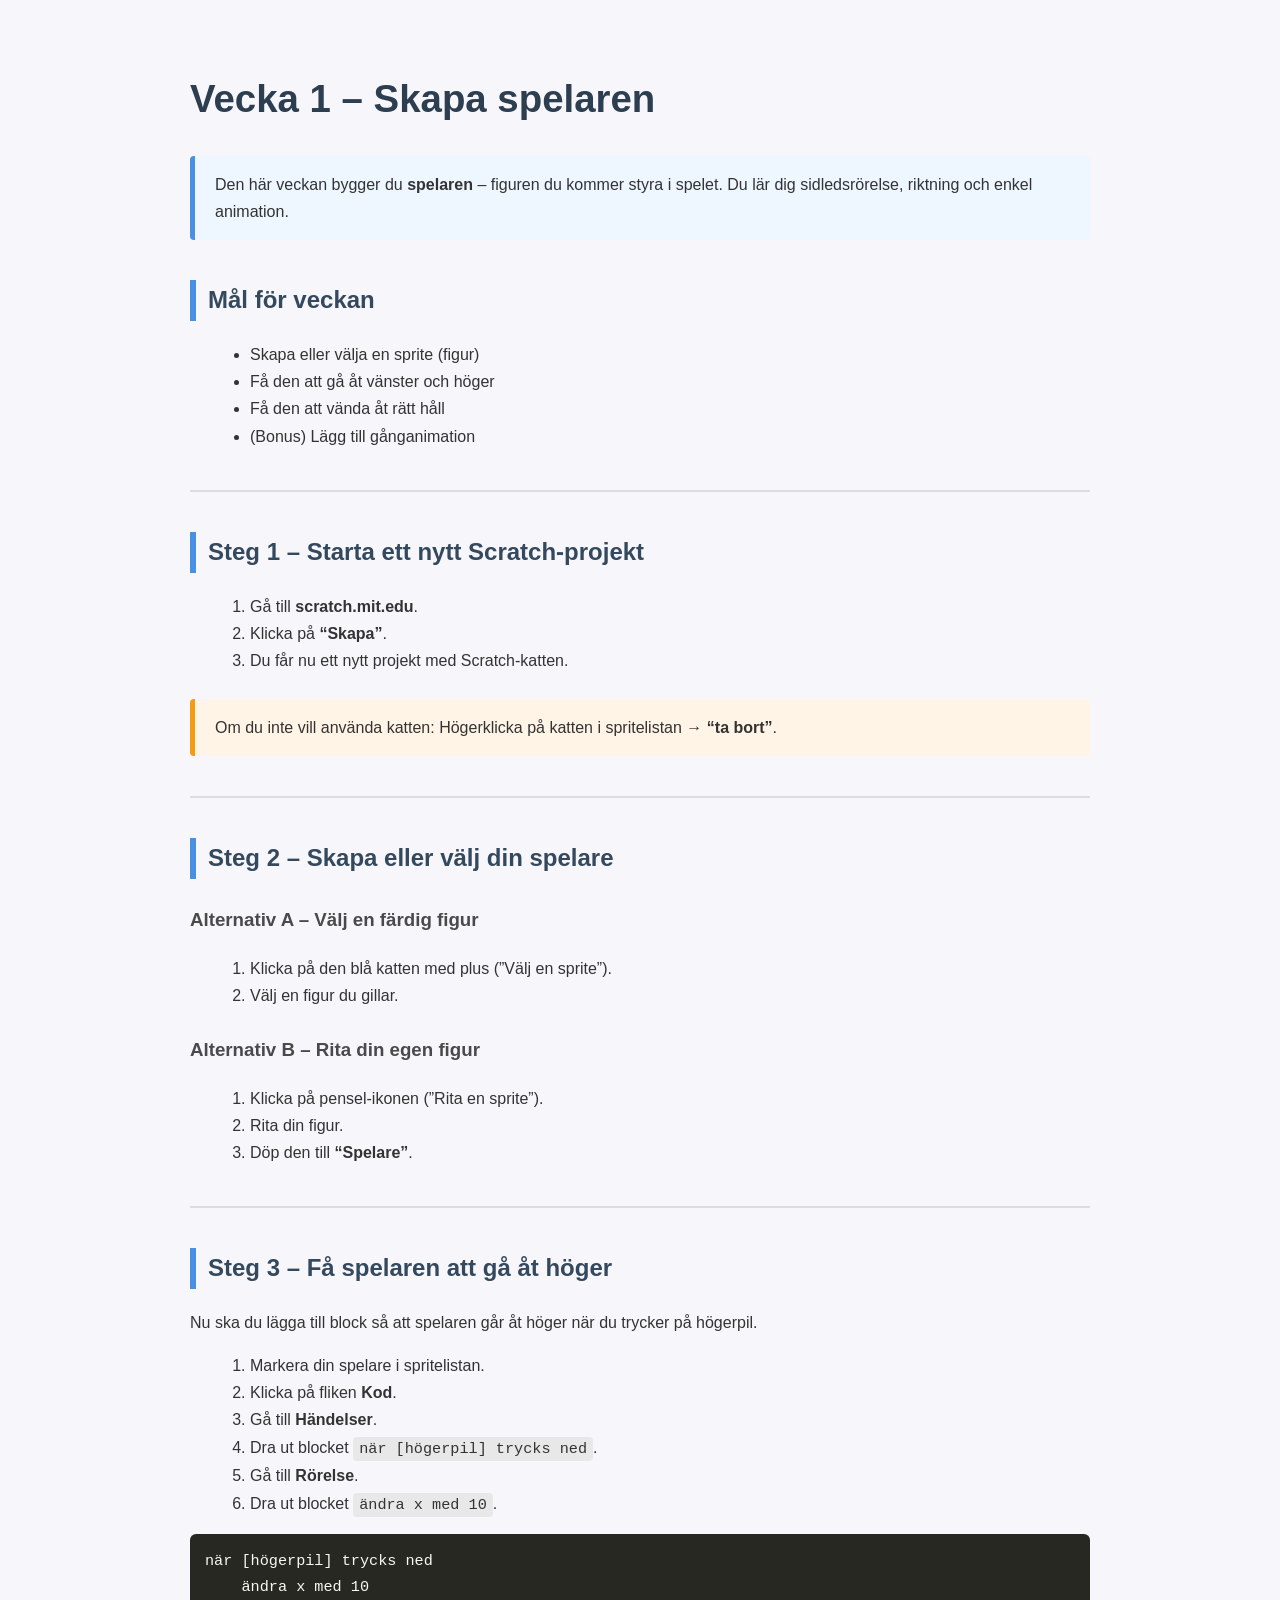
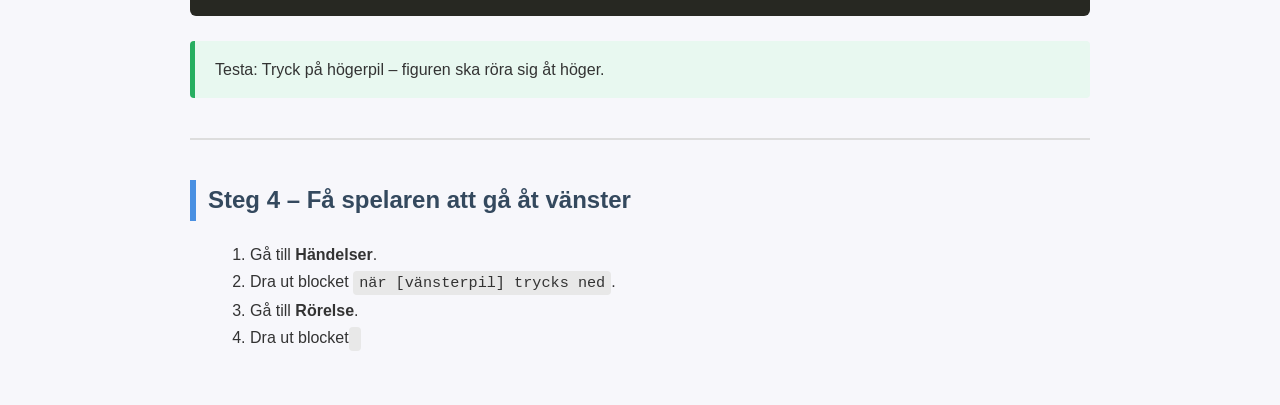
==== vecka1.html @ d9bf58e0 "week1" ====
<!DOCTYPE html>
<html lang="sv">
<head>
    <meta charset="UTF-8">
    <title>Vecka 1 – Skapa spelaren</title>
    <link rel="stylesheet" href="style.css">
</head>
<body>

<h1>Vecka 1 – Skapa spelaren</h1>

<div class="info-box">
    Den här veckan bygger du <strong>spelaren</strong> – figuren du kommer styra i spelet.  
    Du lär dig sidledsrörelse, riktning och enkel animation.
</div>

<h2>Mål för veckan</h2>
<ul>
    <li>Skapa eller välja en sprite (figur)</li>
    <li>Få den att gå åt vänster och höger</li>
    <li>Få den att vända åt rätt håll</li>
    <li>(Bonus) Lägg till gånganimation</li>
</ul>

<hr>

<h2>Steg 1 – Starta ett nytt Scratch-projekt</h2>
<ol>
    <li>Gå till <strong>scratch.mit.edu</strong>.</li>
    <li>Klicka på <strong>“Skapa”</strong>.</li>
    <li>Du får nu ett nytt projekt med Scratch-katten.</li>
</ol>

<div class="warning-box">
    Om du inte vill använda katten:  
    Högerklicka på katten i spritelistan → <strong>“ta bort”</strong>.
</div>

<hr>

<h2>Steg 2 – Skapa eller välj din spelare</h2>

<h3>Alternativ A – Välj en färdig figur</h3>
<ol>
    <li>Klicka på den blå katten med plus (”Välj en sprite”).</li>
    <li>Välj en figur du gillar.</li>
</ol>

<h3>Alternativ B – Rita din egen figur</h3>
<ol>
    <li>Klicka på pensel-ikonen (”Rita en sprite”).</li>
    <li>Rita din figur.</li>
    <li>Döp den till <strong>“Spelare”</strong>.</li>
</ol>

<hr>

<h2>Steg 3 – Få spelaren att gå åt höger</h2>

<p>Nu ska du lägga till block så att spelaren går åt höger när du trycker på högerpil.</p>

<ol>
    <li>Markera din spelare i spritelistan.</li>
    <li>Klicka på fliken <strong>Kod</strong>.</li>
    <li>Gå till <strong>Händelser</strong>.</li>
    <li>Dra ut blocket <code>när [högerpil] trycks ned</code>.</li>
    <li>Gå till <strong>Rörelse</strong>.</li>
    <li>Dra ut blocket <code>ändra x med 10</code>.</li>
</ol>

<pre>
när [högerpil] trycks ned
    ändra x med 10
</pre>

<div class="success-box">
    Testa: Tryck på högerpil – figuren ska röra sig åt höger.
</div>

<hr>

<h2>Steg 4 – Få spelaren att gå åt vänster</h2>

<ol>
    <li>Gå till <strong>Händelser</strong>.</li>
    <li>Dra ut blocket <code>när [vänsterpil] trycks ned</code>.</li>
    <li>Gå till <strong>Rörelse</strong>.</li>
    <li>Dra ut blocket <code>
---- style.css ----
/* ====== Grundlayout ====== */
body {
    font-family: "Segoe UI", Roboto, Arial, sans-serif;
    max-width: 900px;
    margin: auto;
    padding: 40px 20px;
    line-height: 1.7;
    background: #f7f7fb;
    color: #333;
}

/* ====== Rubriker ====== */
h1 {
    font-size: 2.4rem;
    color: #2c3e50;
    margin-bottom: 10px;
}

h2 {
    margin-top: 40px;
    color: #34495e;
    border-left: 6px solid #4a90e2;
    padding-left: 12px;
}

h3 {
    margin-top: 25px;
    color: #4a4a4a;
}

/* ====== Länkar ====== */
a {
    color: #4a90e2;
    text-decoration: none;
    font-weight: 600;
}

a:hover {
    text-decoration: underline;
}

/* ====== Kodblock ====== */
pre {
    background: #272822;
    color: #f8f8f2;
    padding: 15px;
    border-radius: 6px;
    overflow-x: auto;
    font-size: 0.95rem;
}

/* ====== Inline-kod ====== */
code {
    background: #e8e8e8;
    padding: 3px 6px;
    border-radius: 4px;
    font-size: 0.95rem;
}

/* ====== Listor ====== */
ul, ol {
    margin-left: 20px;
}

/* ====== Avdelare ====== */
hr {
    border: none;
    border-top: 2px solid #ddd;
    margin: 40px 0;
}

/* ====== Tillbaka-länk ====== */
.back {
    margin-top: 50px;
    display: inline-block;
    padding: 10px 14px;
    background: #4a90e2;
    color: white !important;
    border-radius: 6px;
}

.back:hover {
    background: #357ab8;
}

/* ====== Info-rutor ====== */
.info-box {
    background: #eef6ff;
    border-left: 5px solid #4a90e2;
    padding: 15px 20px;
    margin: 25px 0;
    border-radius: 4px;
}

.warning-box {
    background: #fff4e5;
    border-left: 5px solid #f39c12;
    padding: 15px 20px;
    margin: 25px 0;
    border-radius: 4px;
}

.success-box {
    background: #e8f8f0;
    border-left: 5px solid #27ae60;
    padding: 15px 20px;
    margin: 25px 0;
    border-radius: 4px;
}
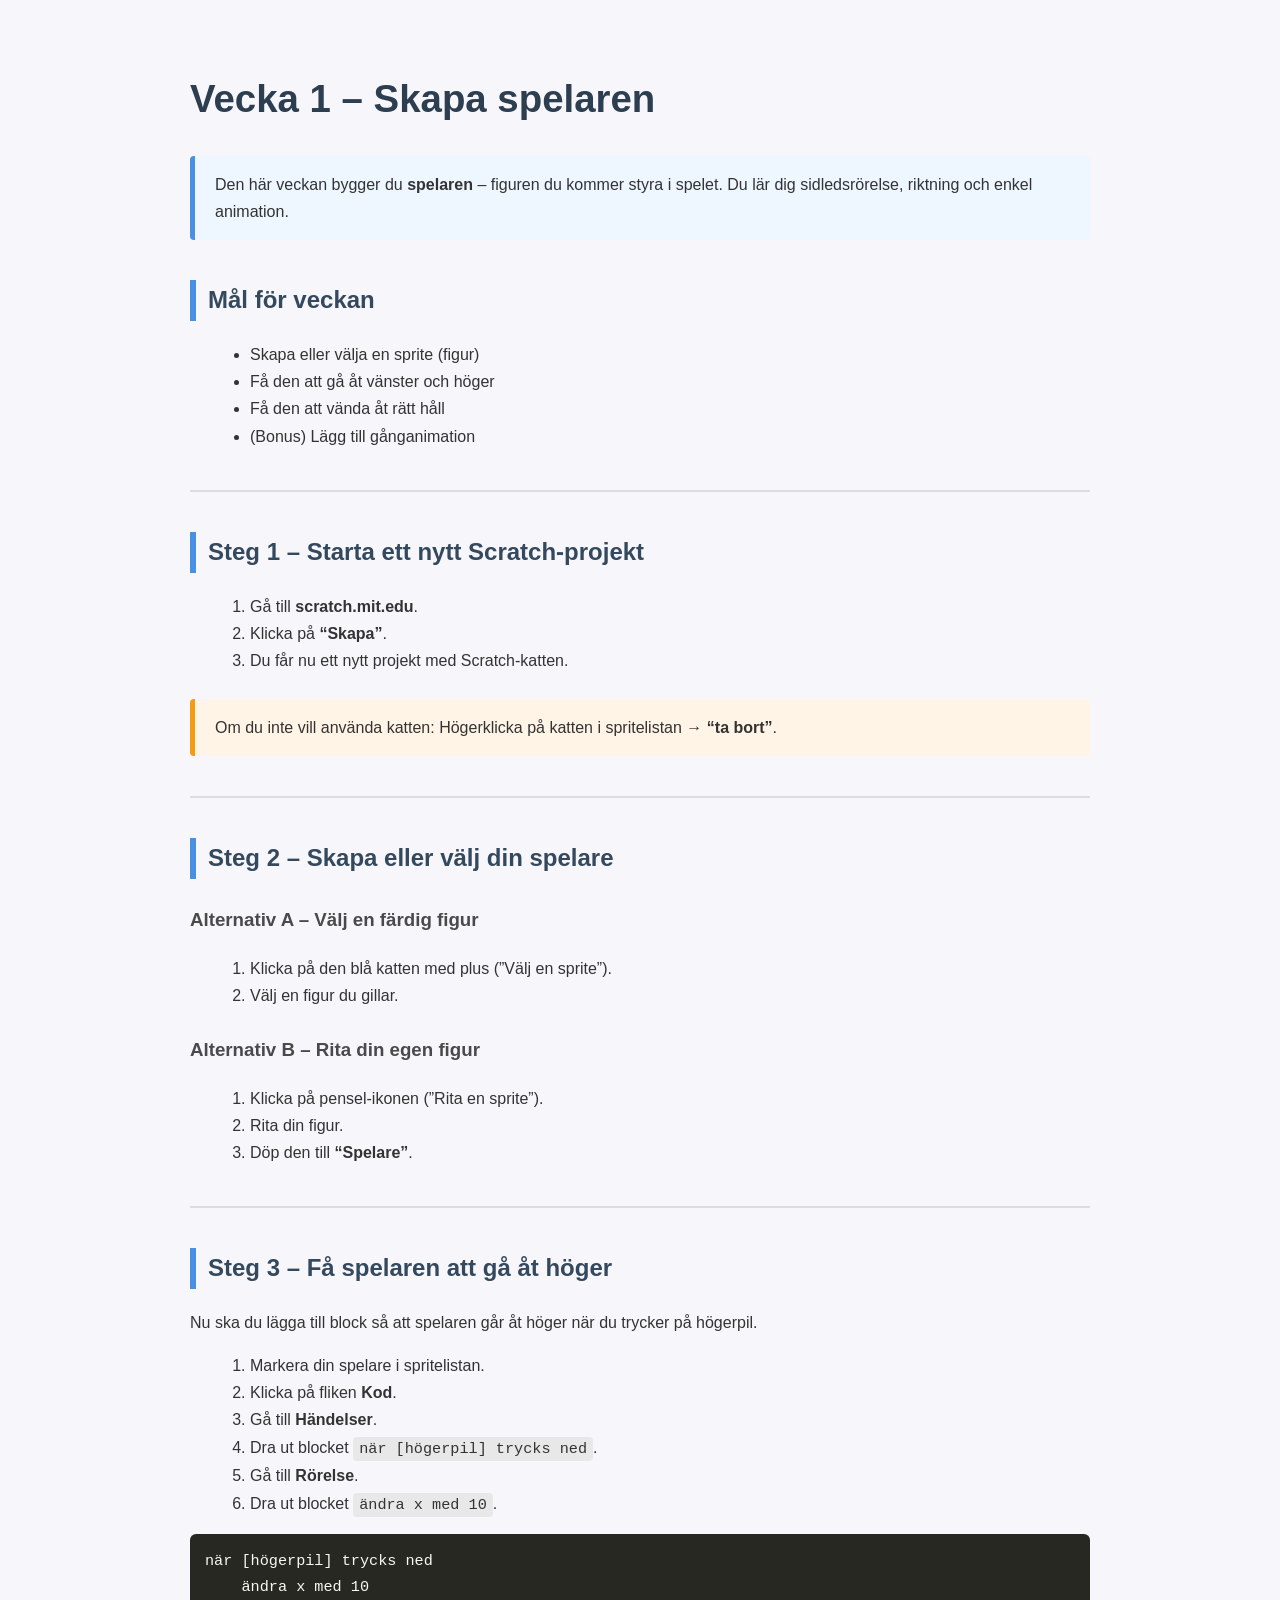
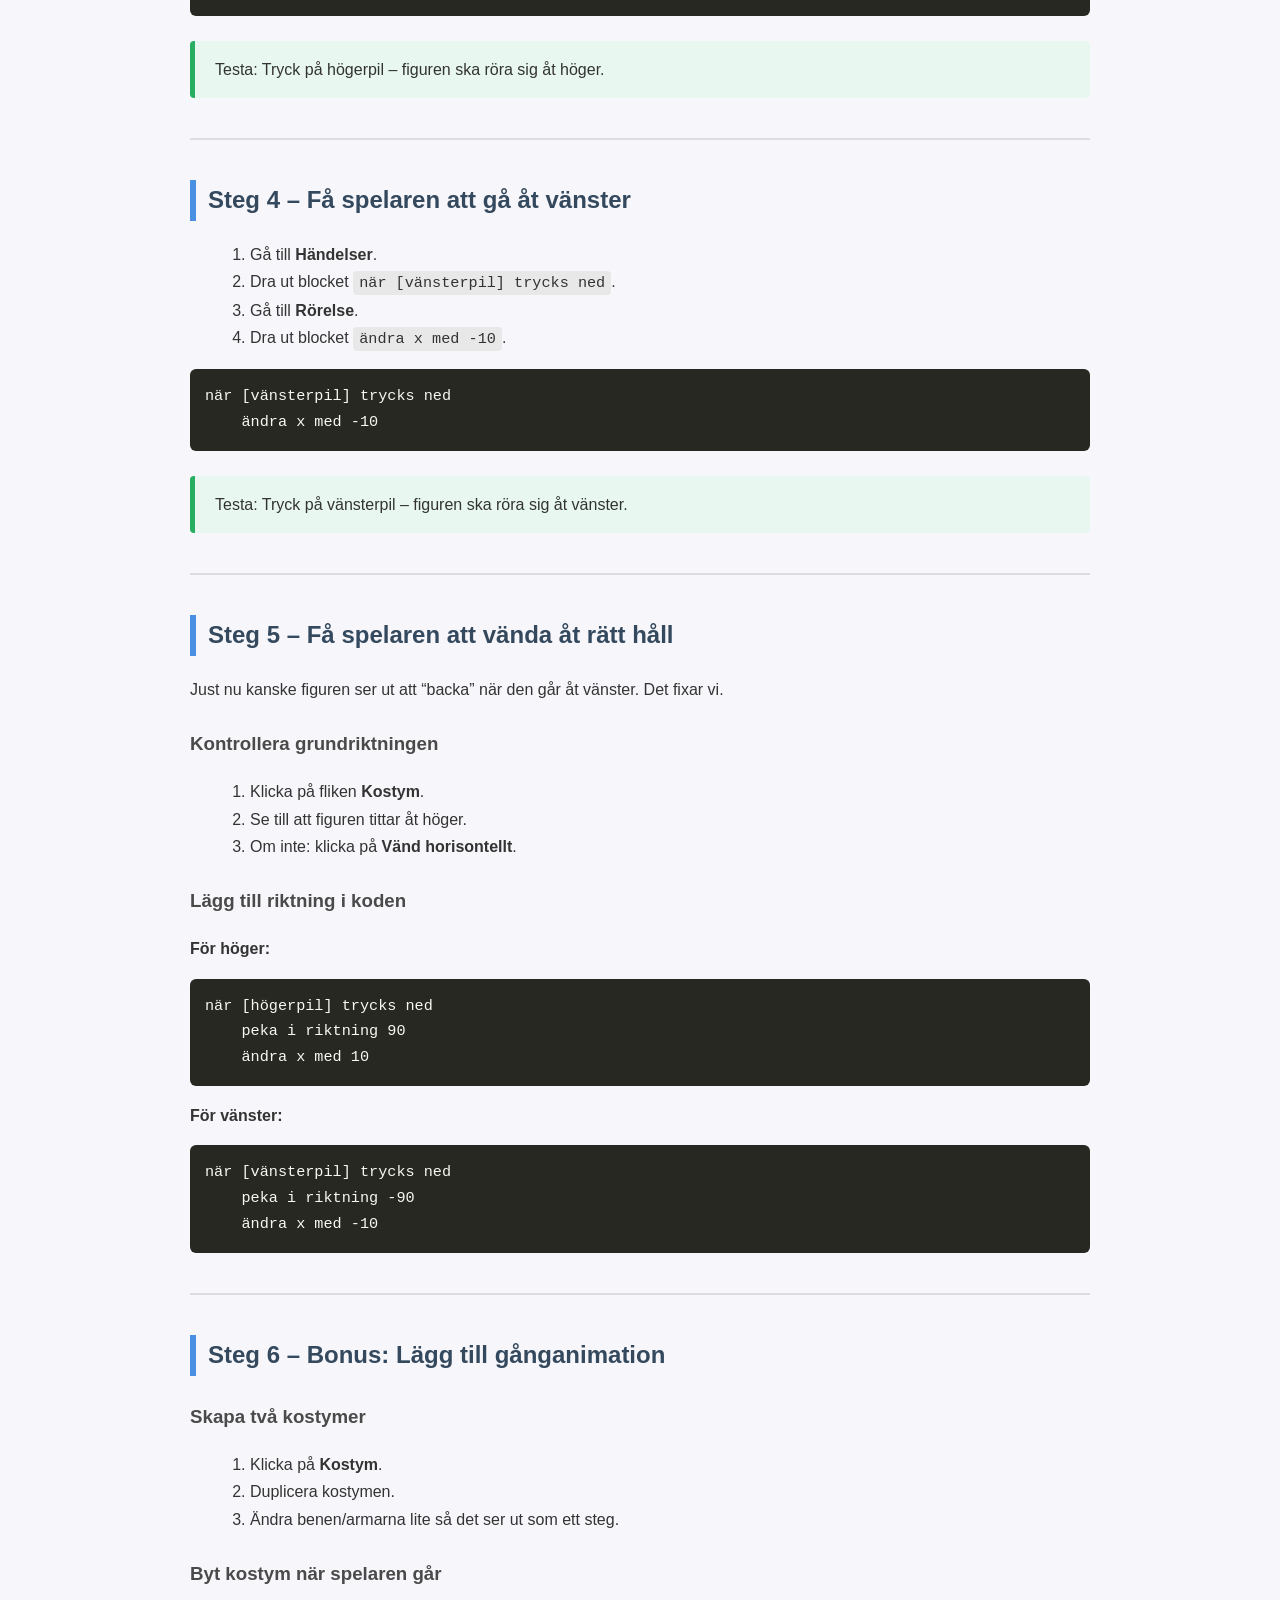
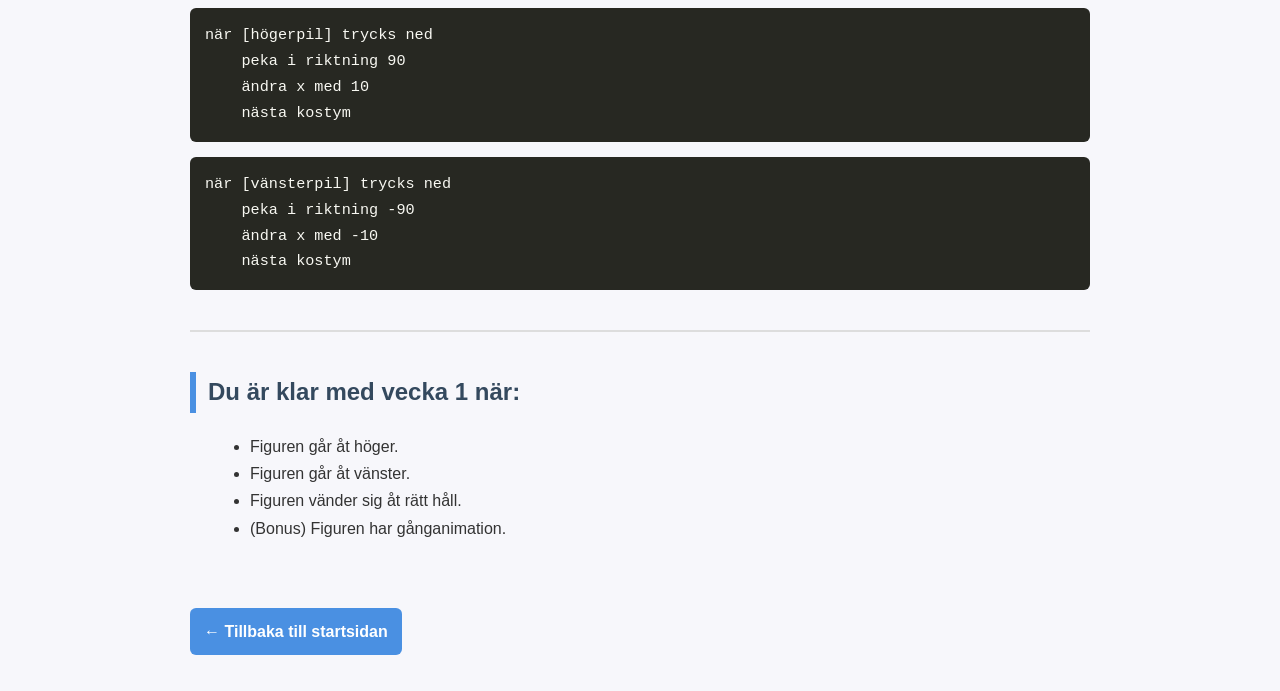
==== commit fc94d5dc: "week1" ====
--- a/vecka1.html
+++ b/vecka1.html
@@ -85,4 +85,85 @@
     <li>Gå till <strong>Händelser</strong>.</li>
     <li>Dra ut blocket <code>när [vänsterpil] trycks ned</code>.</li>
     <li>Gå till <strong>Rörelse</strong>.</li>
-    <li>Dra ut blocket <code>+    <li>Dra ut blocket <code>ändra x med -10</code>.</li>
+</ol>
+
+<pre>
+när [vänsterpil] trycks ned
+    ändra x med -10
+</pre>
+
+<div class="success-box">
+    Testa: Tryck på vänsterpil – figuren ska röra sig åt vänster.
+</div>
+
+<hr>
+
+<h2>Steg 5 – Få spelaren att vända åt rätt håll</h2>
+
+<p>Just nu kanske figuren ser ut att “backa” när den går åt vänster. Det fixar vi.</p>
+
+<h3>Kontrollera grundriktningen</h3>
+<ol>
+    <li>Klicka på fliken <strong>Kostym</strong>.</li>
+    <li>Se till att figuren tittar åt höger.</li>
+    <li>Om inte: klicka på <strong>Vänd horisontellt</strong>.</li>
+</ol>
+
+<h3>Lägg till riktning i koden</h3>
+
+<p><strong>För höger:</strong></p>
+<pre>
+när [högerpil] trycks ned
+    peka i riktning 90
+    ändra x med 10
+</pre>
+
+<p><strong>För vänster:</strong></p>
+<pre>
+när [vänsterpil] trycks ned
+    peka i riktning -90
+    ändra x med -10
+</pre>
+
+<hr>
+
+<h2>Steg 6 – Bonus: Lägg till gånganimation</h2>
+
+<h3>Skapa två kostymer</h3>
+<ol>
+    <li>Klicka på <strong>Kostym</strong>.</li>
+    <li>Duplicera kostymen.</li>
+    <li>Ändra benen/armarna lite så det ser ut som ett steg.</li>
+</ol>
+
+<h3>Byt kostym när spelaren går</h3>
+
+<pre>
+när [högerpil] trycks ned
+    peka i riktning 90
+    ändra x med 10
+    nästa kostym
+</pre>
+
+<pre>
+när [vänsterpil] trycks ned
+    peka i riktning -90
+    ändra x med -10
+    nästa kostym
+</pre>
+
+<hr>
+
+<h2>Du är klar med vecka 1 när:</h2>
+<ul>
+    <li>Figuren går åt höger.</li>
+    <li>Figuren går åt vänster.</li>
+    <li>Figuren vänder sig åt rätt håll.</li>
+    <li>(Bonus) Figuren har gånganimation.</li>
+</ul>
+
+<a class="back" href="index.html">← Tillbaka till startsidan</a>
+
+</body>
+</html>
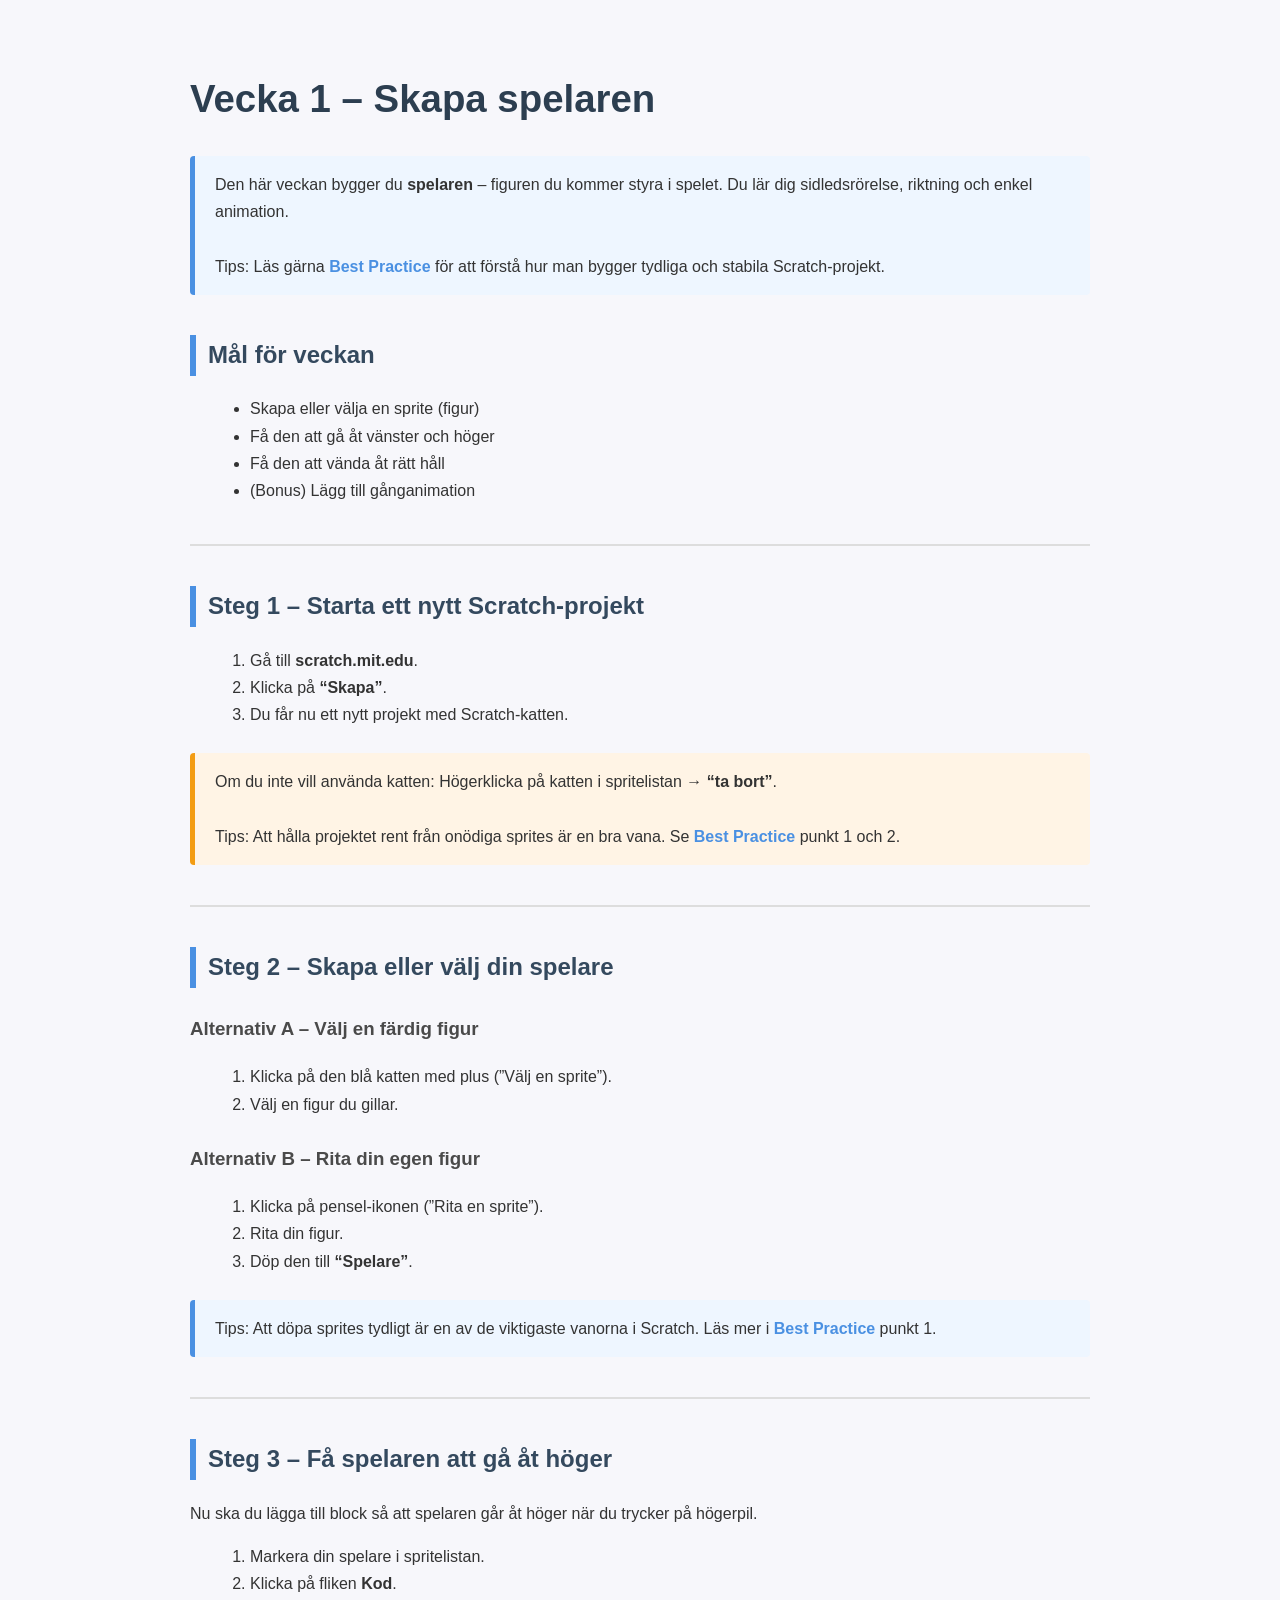
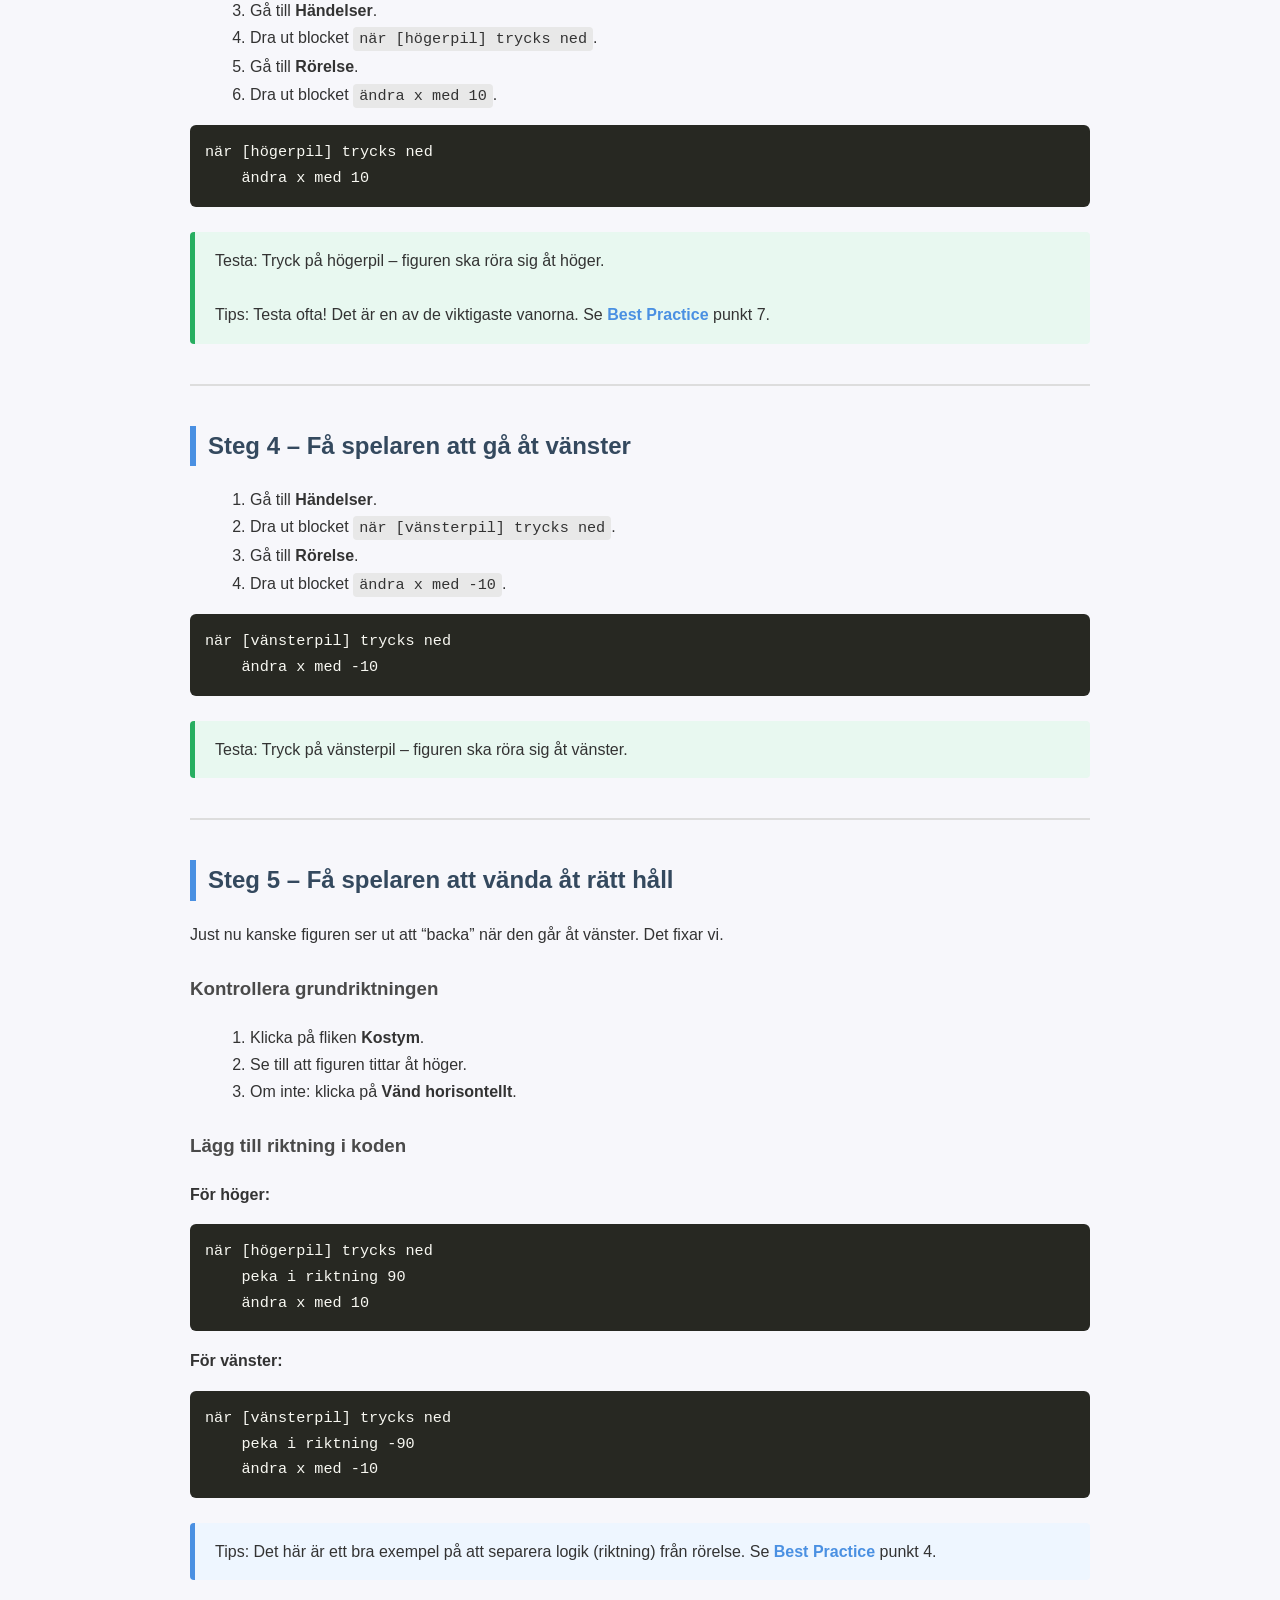
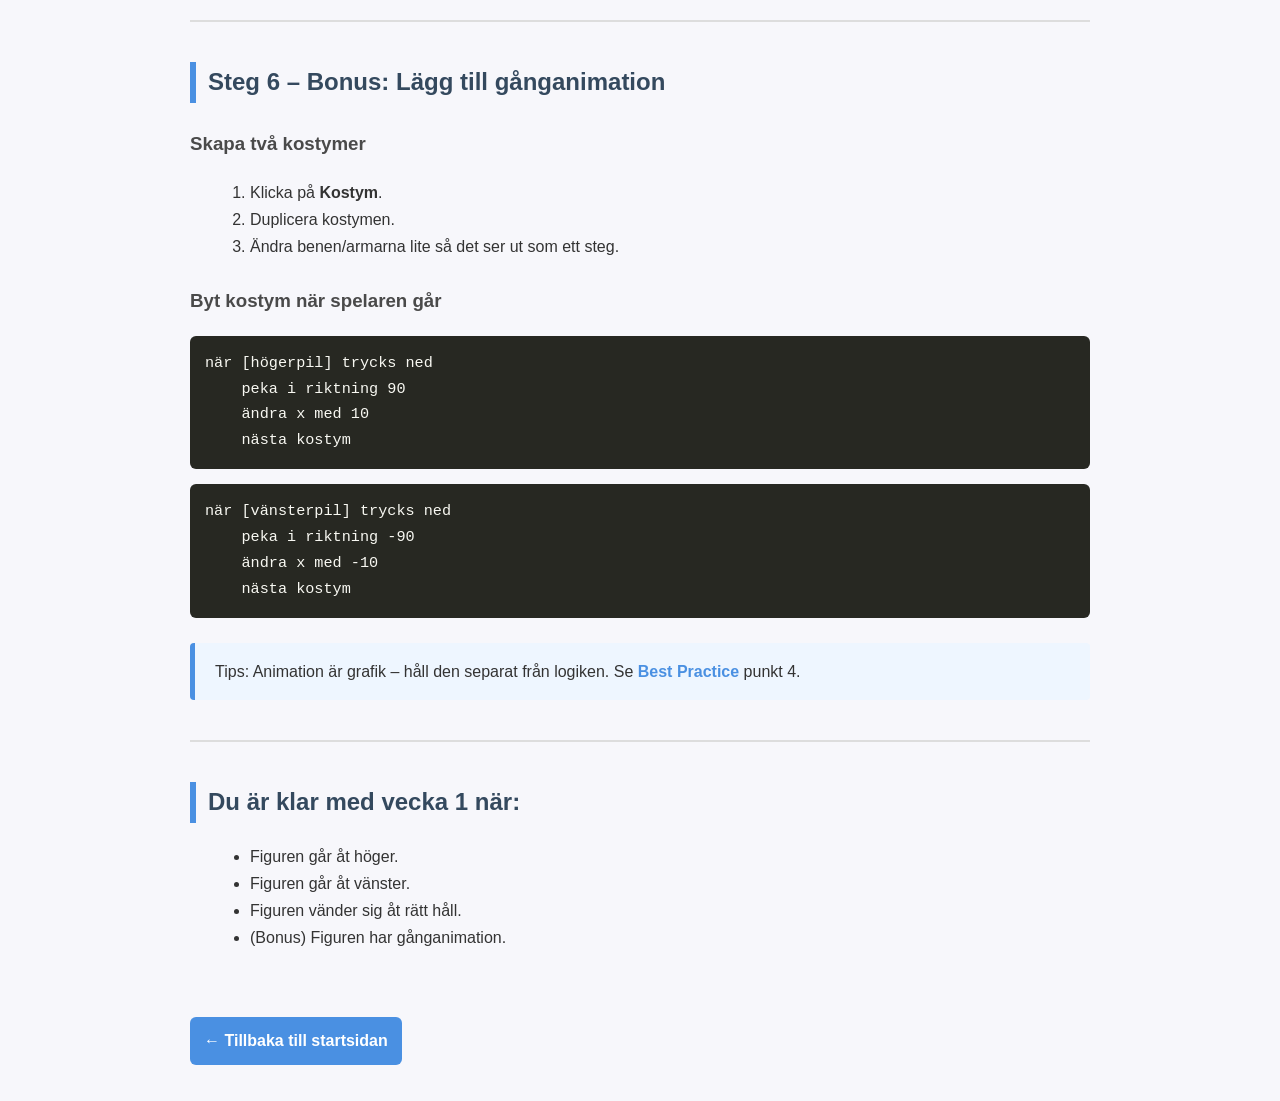
==== commit 4cae33c2: "bestpractice" ====
--- a/vecka1.html
+++ b/vecka1.html
@@ -12,6 +12,8 @@
 <div class="info-box">
     Den här veckan bygger du <strong>spelaren</strong> – figuren du kommer styra i spelet.  
     Du lär dig sidledsrörelse, riktning och enkel animation.
+    <br><br>
+    Tips: Läs gärna <a href="bestpractice.html">Best Practice</a> för att förstå hur man bygger tydliga och stabila Scratch‑projekt.
 </div>
 
 <h2>Mål för veckan</h2>
@@ -34,6 +36,9 @@
 <div class="warning-box">
     Om du inte vill använda katten:  
     Högerklicka på katten i spritelistan → <strong>“ta bort”</strong>.
+    <br><br>
+    Tips: Att hålla projektet rent från onödiga sprites är en bra vana.  
+    Se <a href="bestpractice.html">Best Practice</a> punkt 1 och 2.
 </div>
 
 <hr>
@@ -52,6 +57,11 @@
     <li>Rita din figur.</li>
     <li>Döp den till <strong>“Spelare”</strong>.</li>
 </ol>
+
+<div class="info-box">
+    Tips: Att döpa sprites tydligt är en av de viktigaste vanorna i Scratch.  
+    Läs mer i <a href="bestpractice.html">Best Practice</a> punkt 1.
+</div>
 
 <hr>
 
@@ -75,6 +85,9 @@
 
 <div class="success-box">
     Testa: Tryck på högerpil – figuren ska röra sig åt höger.
+    <br><br>
+    Tips: Testa ofta! Det är en av de viktigaste vanorna.  
+    Se <a href="bestpractice.html">Best Practice</a> punkt 7.
 </div>
 
 <hr>
@@ -126,6 +139,11 @@
     ändra x med -10
 </pre>
 
+<div class="info-box">
+    Tips: Det här är ett bra exempel på att separera logik (riktning) från rörelse.  
+    Se <a href="bestpractice.html">Best Practice</a> punkt 4.
+</div>
+
 <hr>
 
 <h2>Steg 6 – Bonus: Lägg till gånganimation</h2>
@@ -153,6 +171,11 @@
     nästa kostym
 </pre>
 
+<div class="info-box">
+    Tips: Animation är grafik – håll den separat från logiken.  
+    Se <a href="bestpractice.html">Best Practice</a> punkt 4.
+</div>
+
 <hr>
 
 <h2>Du är klar med vecka 1 när:</h2>
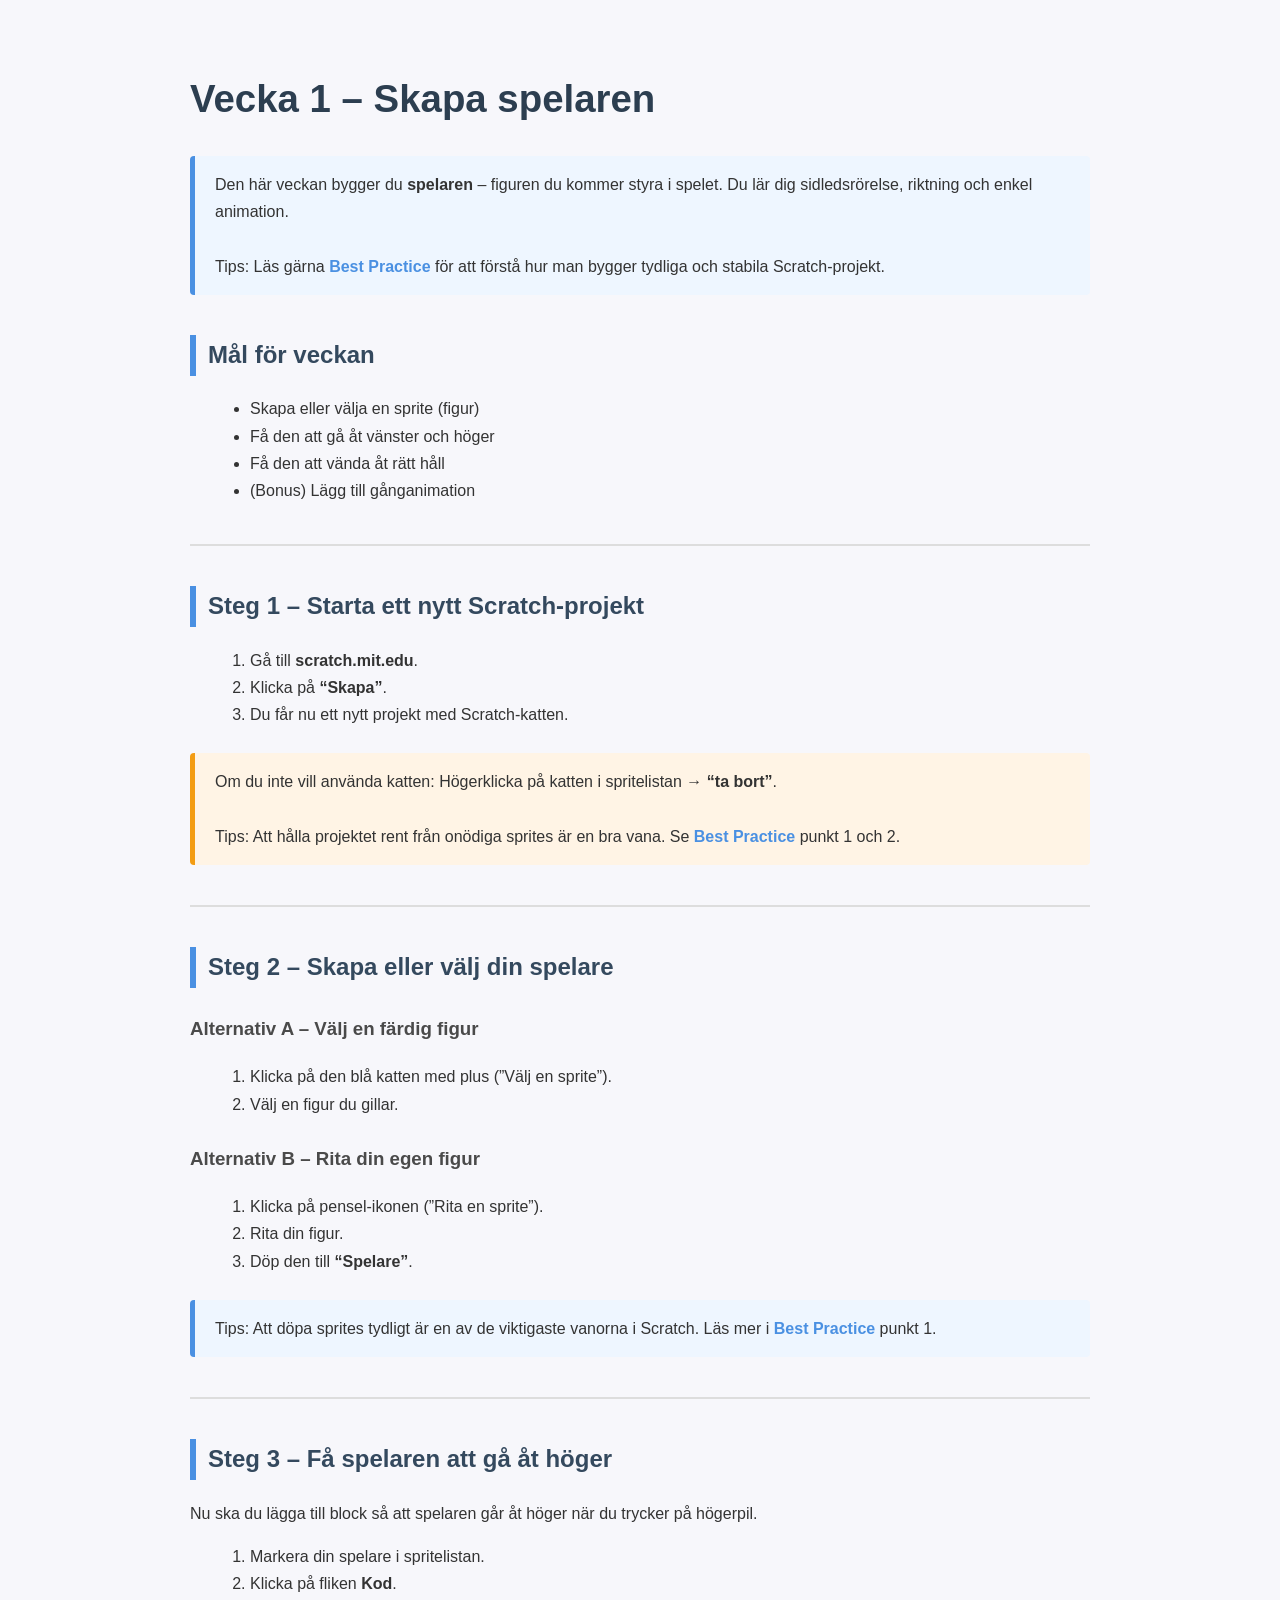
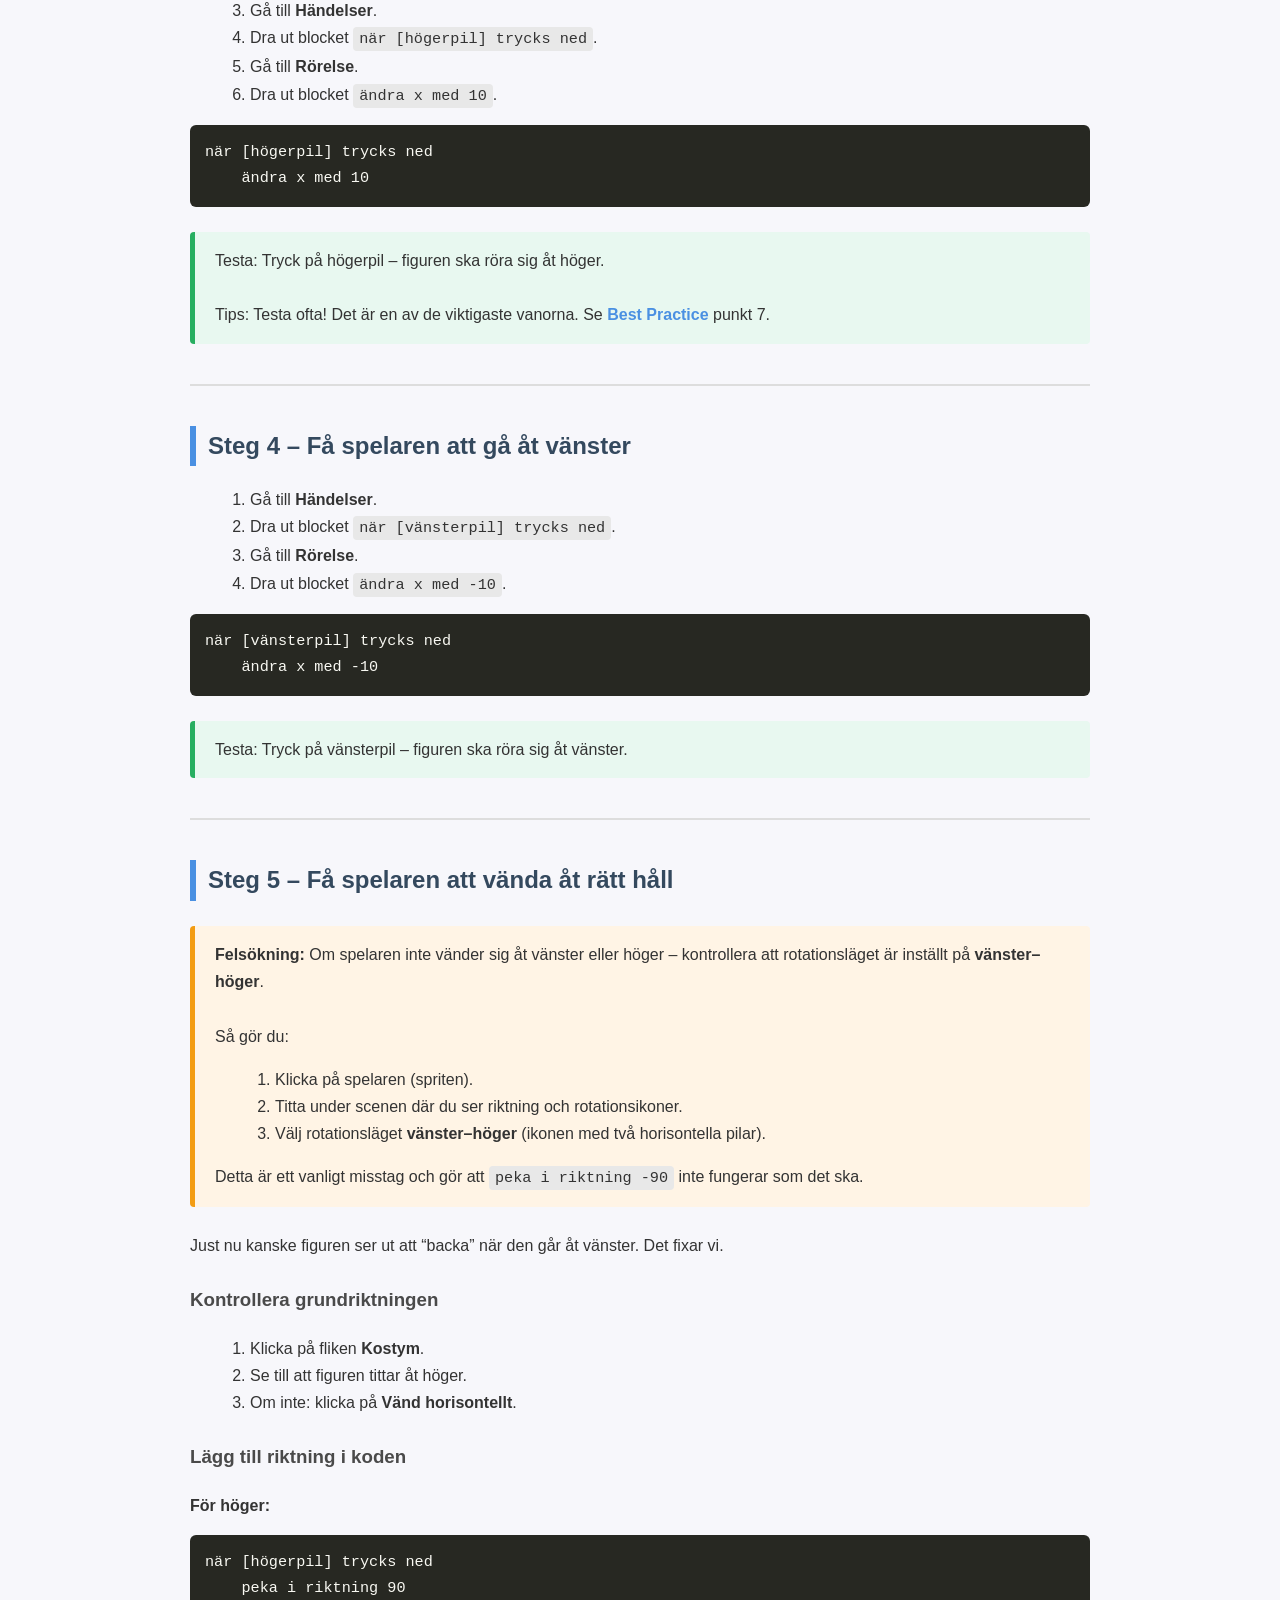
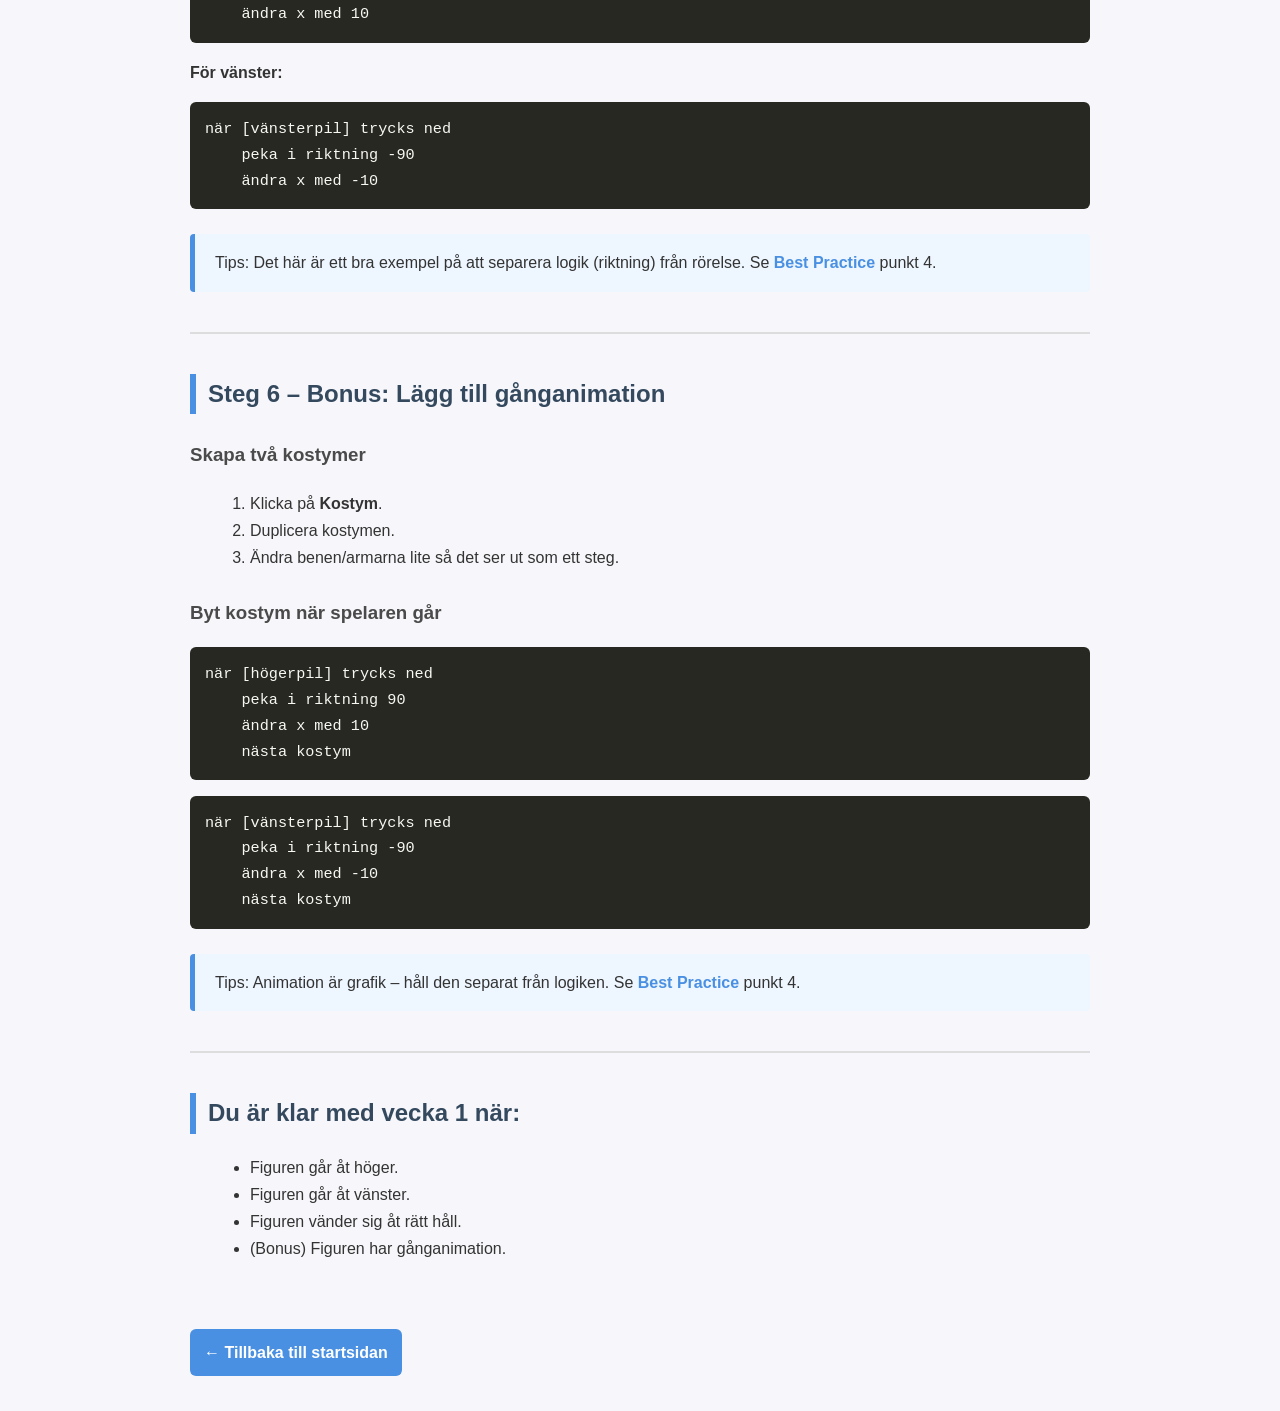
==== commit eb6cbc70: "riktinig" ====
--- a/vecka1.html
+++ b/vecka1.html
@@ -114,6 +114,19 @@
 
 <h2>Steg 5 – Få spelaren att vända åt rätt håll</h2>
 
+<div class="warning-box">
+    <strong>Felsökning:</strong> Om spelaren inte vänder sig åt vänster eller höger  
+    – kontrollera att rotationsläget är inställt på <strong>vänster–höger</strong>.
+    <br><br>
+    Så gör du:
+    <ol>
+        <li>Klicka på spelaren (spriten).</li>
+        <li>Titta under scenen där du ser riktning och rotationsikoner.</li>
+        <li>Välj rotationsläget <strong>vänster–höger</strong> (ikonen med två horisontella pilar).</li>
+    </ol>
+    Detta är ett vanligt misstag och gör att <code>peka i riktning -90</code> inte fungerar som det ska.
+</div>
+
 <p>Just nu kanske figuren ser ut att “backa” när den går åt vänster. Det fixar vi.</p>
 
 <h3>Kontrollera grundriktningen</h3>
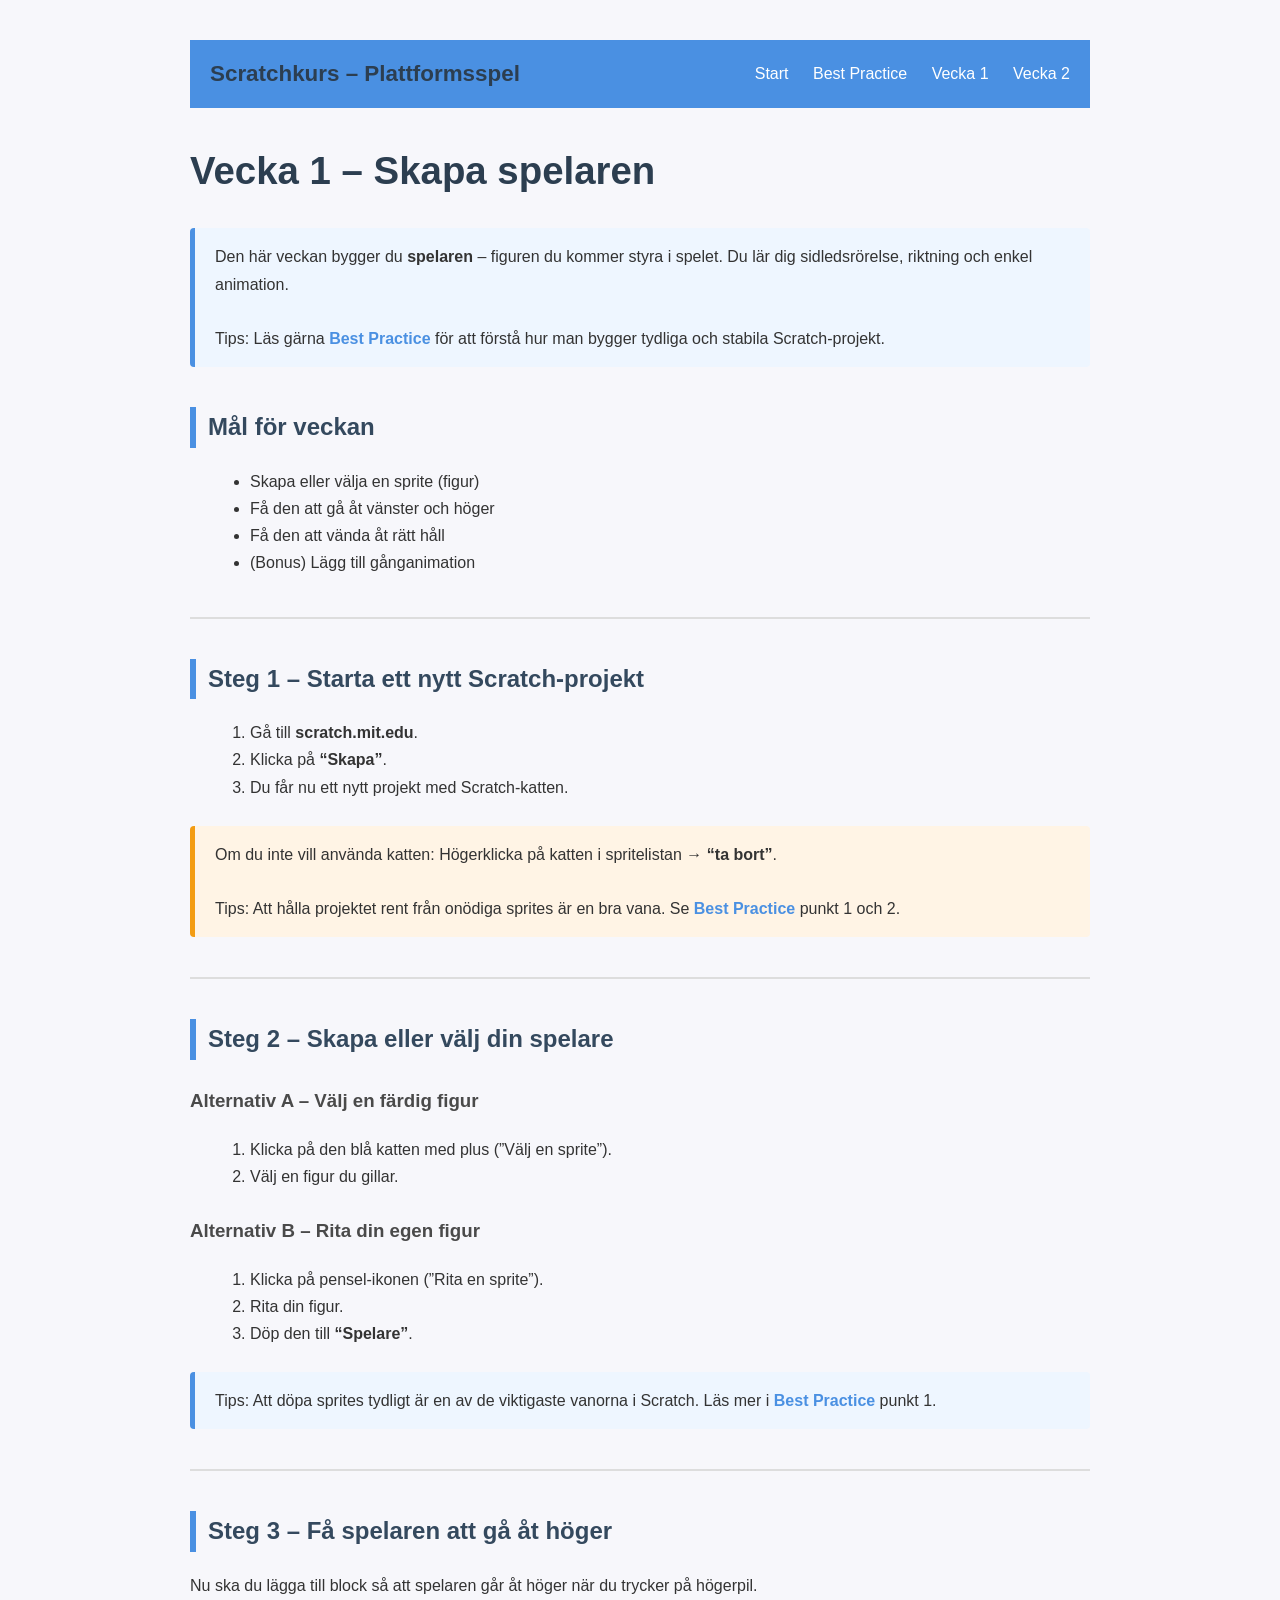
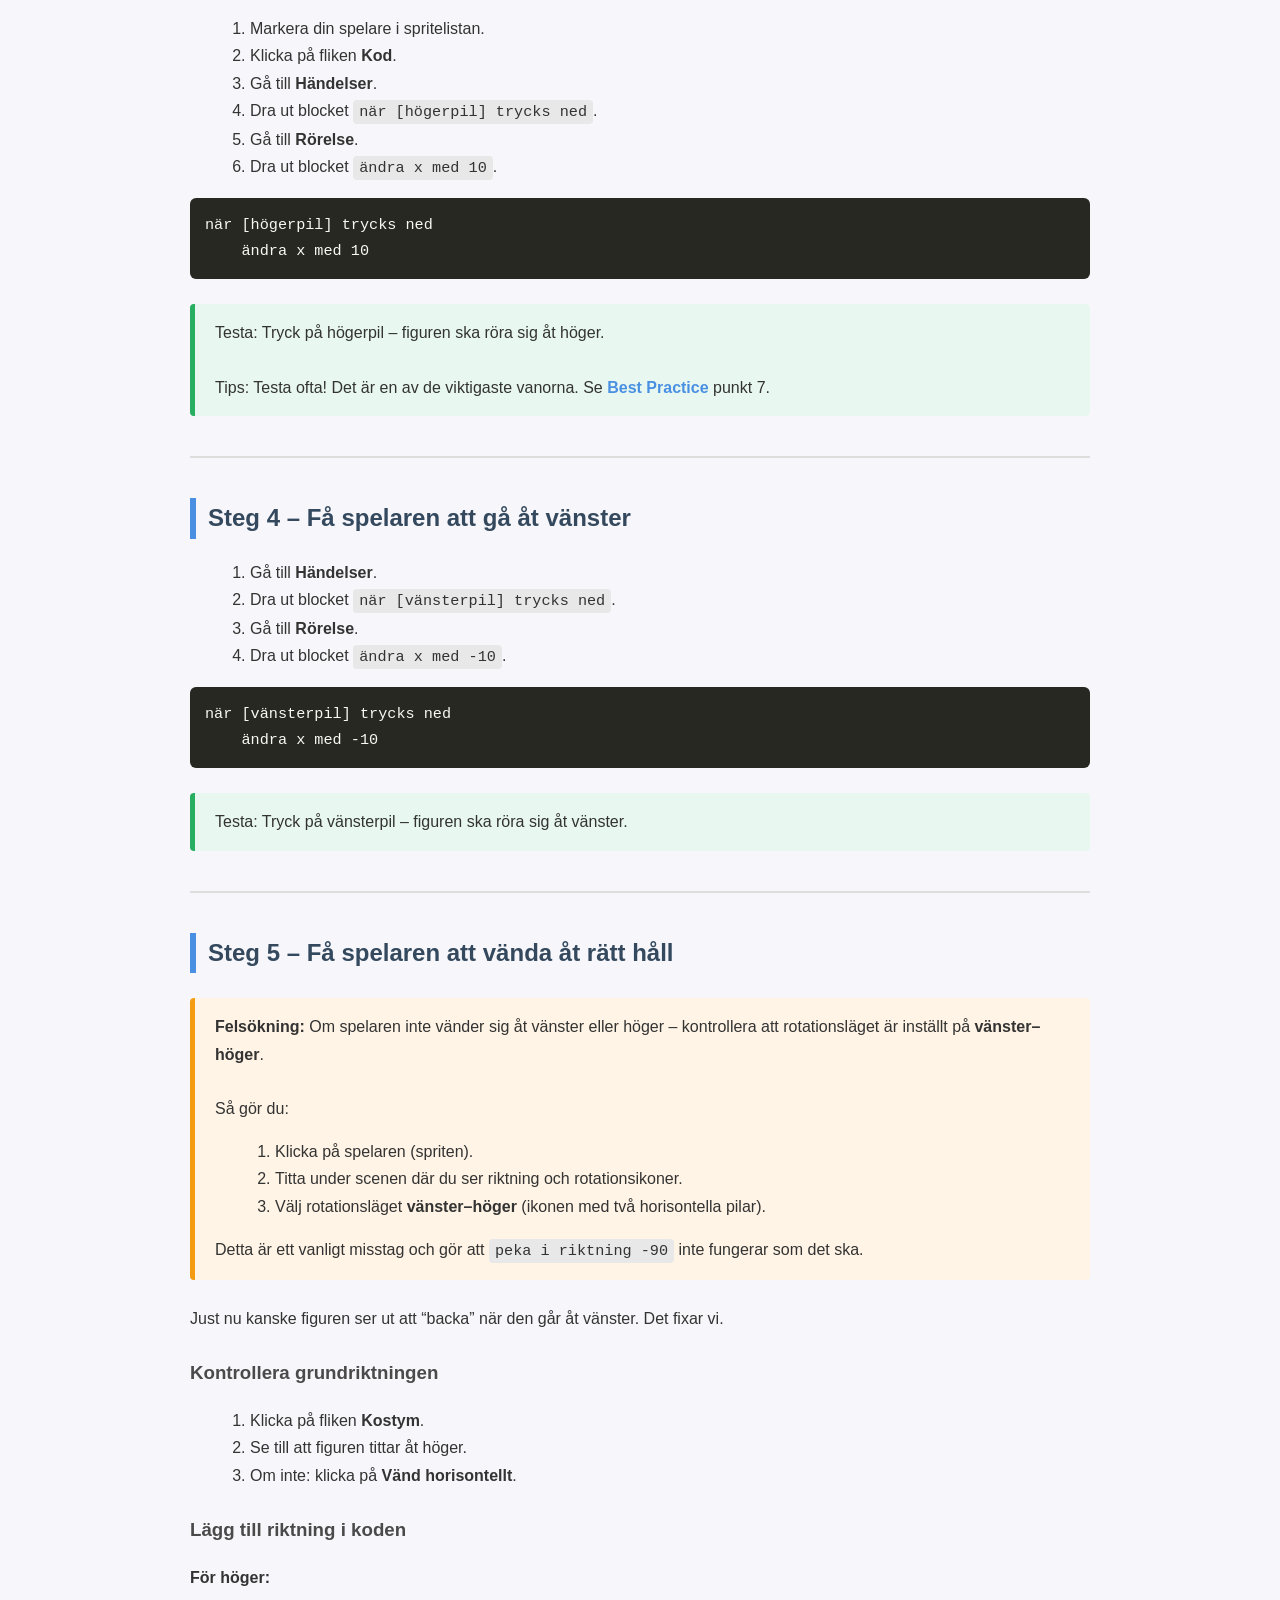
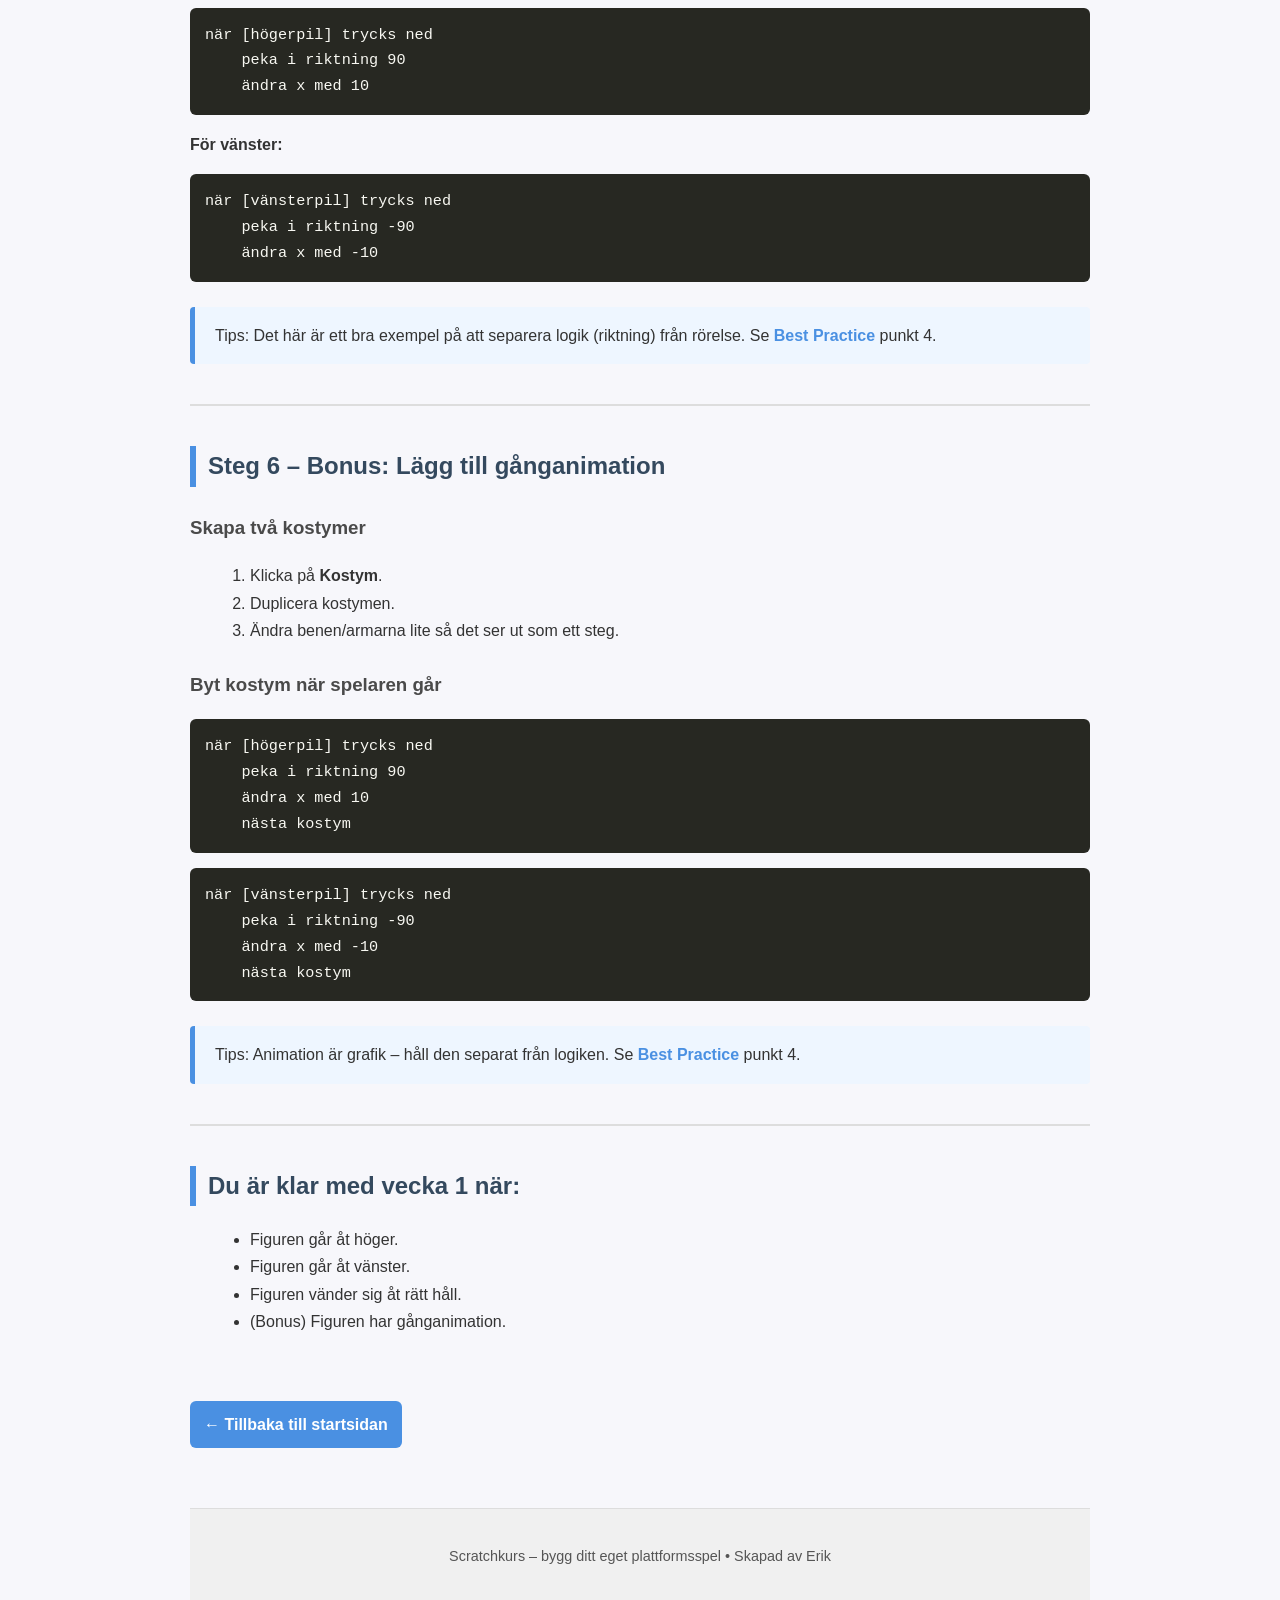
==== commit 3f88cc8d: "week2+design" ====
--- a/vecka1.html
+++ b/vecka1.html
@@ -6,7 +6,17 @@
     <link rel="stylesheet" href="style.css">
 </head>
 <body>
-
+<header class="site-header">
+    <div class="header-inner">
+        <h1 class="site-title">Scratchkurs – Plattformsspel</h1>
+        <nav class="site-nav">
+            <a href="index.html">Start</a>
+            <a href="bestpractice.html">Best Practice</a>
+            <a href="vecka1.html">Vecka 1</a>
+            <a href="vecka2.html">Vecka 2</a>
+        </nav>
+    </div>
+</header>
 <h1>Vecka 1 – Skapa spelaren</h1>
 
 <div class="info-box">
@@ -200,6 +210,8 @@
 </ul>
 
 <a class="back" href="index.html">← Tillbaka till startsidan</a>
-
+<footer class="site-footer">
+    <p>Scratchkurs – bygg ditt eget plattformsspel • Skapad av Erik</p>
+</footer>
 </body>
 </html>
--- a/style.css
+++ b/style.css
@@ -107,3 +107,47 @@
     margin: 25px 0;
     border-radius: 4px;
 }
+/* ====== HEADER ====== */
+.site-header {
+    background: #4a90e2;
+    padding: 15px 0;
+    margin-bottom: 30px;
+    color: white;
+}
+
+.header-inner {
+    max-width: 900px;
+    margin: auto;
+    display: flex;
+    justify-content: space-between;
+    align-items: center;
+    padding: 0 20px;
+}
+
+.site-title {
+    margin: 0;
+    font-size: 1.4rem;
+    font-weight: 600;
+}
+
+.site-nav a {
+    color: white;
+    margin-left: 20px;
+    text-decoration: none;
+    font-weight: 500;
+}
+
+.site-nav a:hover {
+    text-decoration: underline;
+}
+
+/* ====== FOOTER ====== */
+.site-footer {
+    margin-top: 60px;
+    padding: 20px 0;
+    background: #f0f0f0;
+    text-align: center;
+    color: #555;
+    font-size: 0.9rem;
+    border-top: 1px solid #ddd;
+}
